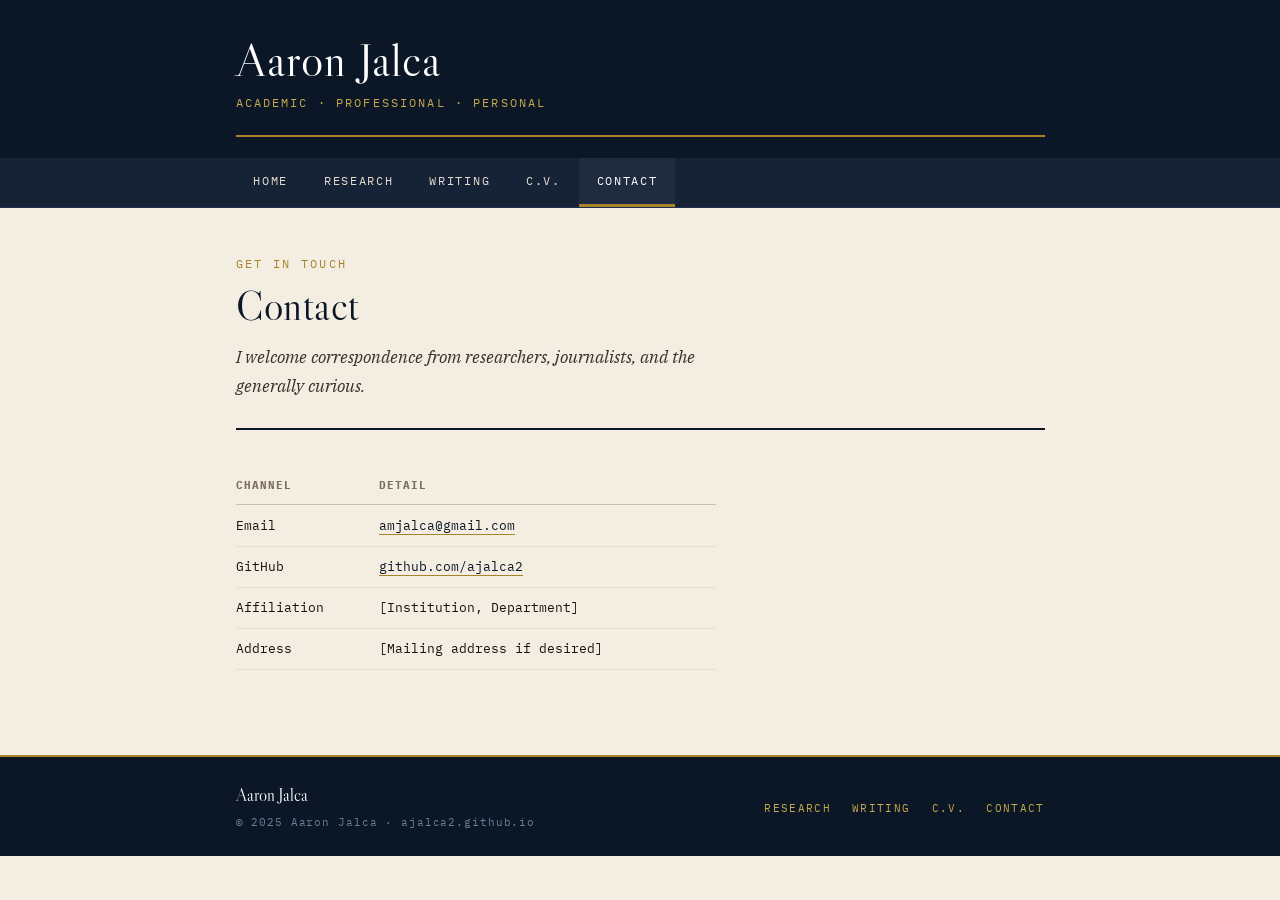
==== contact.html @ 862f1293 "second claude" ====
<!DOCTYPE html>
<html lang="en">
<head>
  <meta charset="UTF-8" />
  <meta name="viewport" content="width=device-width, initial-scale=1.0" />
  <title>Contact — Aaron Jalca</title>
  <link rel="stylesheet" href="style.css" />
</head>
<body data-page="contact">

  <header id="site-header">
    <div class="header-inner">
      <a href="index.html" class="site-name">Aaron Jalca</a>
      <p class="site-byline">Academic · Professional · Personal</p>
      <div class="header-rule"></div>
    </div>
  </header>

  <nav id="site-nav" aria-label="Primary">
    <div class="nav-inner">
      <a href="index.html">Home</a>
      <a href="research.html">Research</a>
      <a href="writing.html">Writing</a>
      <a href="cv.html">C.V.</a>
      <a href="contact.html" class="active">Contact</a>
    </div>
  </nav>

  <main id="page-main">

    <div class="page-header">
      <p class="page-kicker">Get in Touch</p>
      <h1 class="page-title">Contact</h1>
      <p class="page-dek">I welcome correspondence from researchers, journalists, and the generally curious.</p>
    </div>

    <table class="contact-table" style="max-width:480px;">
      <thead>
        <tr>
          <th>Channel</th>
          <th>Detail</th>
        </tr>
      </thead>
      <tbody>
        <tr>
          <td>Email</td>
          <td><a href="mailto:amjalca@gmail.com">amjalca@gmail.com</a></td>
        </tr>
        <tr>
          <td>GitHub</td>
          <td><a href="https://github.com/ajalca2" target="_blank" rel="noopener">github.com/ajalca2</a></td>
        </tr>
        <tr>
          <td>Affiliation</td>
          <td>[Institution, Department]</td>
        </tr>
        <tr>
          <td>Address</td>
          <td>[Mailing address if desired]</td>
        </tr>
      </tbody>
    </table>

  </main>

  <footer id="site-footer">
    <div class="footer-rule"></div>
    <div class="footer-inner">
      <div>
        <p class="footer-name">Aaron Jalca</p>
        <p class="footer-copy">© 2025 Aaron Jalca · ajalca2.github.io</p>
      </div>
      <ul class="footer-links">
        <li><a href="research.html">Research</a></li>
        <li><a href="writing.html">Writing</a></li>
        <li><a href="cv.html">C.V.</a></li>
        <li><a href="contact.html">Contact</a></li>
      </ul>
    </div>
  </footer>

</body>
</html>
---- style.css ----
/* -------------------------------------------------------
   Typesetting: Libre Caslon Display (headings) + IBM Plex Serif (body)
   Structure: mirrors skrapsmd.github.io — sharp corners, tab nav, page layout
   Palette: Foreign Affairs navy / cream / gold
------------------------------------------------------- */

@import url('https://fonts.googleapis.com/css2?family=Libre+Caslon+Display&family=Libre+Caslon+Text:ital,wght@0,400;0,700;1,400&family=IBM+Plex+Serif:ital,wght@0,400;0,500;1,400&family=IBM+Plex+Mono:wght@400;500&display=swap');

/* ── Tokens ── */
:root {
  /* Palette */
  --navy:       #0b1726;
  --navy-mid:   #162236;
  --navy-lt:    #1e3050;
  --gold:       #a8832a;
  --gold-lt:    #c9a84c;
  --cream:      #f3ede2;
  --cream-dk:   #e6ddd0;
  --ink:        #18130c;
  --ink-mid:    #3d342a;
  --muted:      #7a6e60;
  --rule:       #c8bfb0;
  --white:      #ffffff;

  /* Type */
  --caslon:     'Libre Caslon Display', 'Libre Caslon Text', Georgia, serif;
  --caslon-text:'Libre Caslon Text', Georgia, serif;
  --plex-serif: 'IBM Plex Serif', Georgia, serif;
  --plex-mono:  'IBM Plex Mono', 'Courier New', monospace;

  /* Layout */
  --max-w:      860px;
  --pad-x:      1.5rem;

  /* Sharp corners — mirrors reference site's border-radius: 0 */
  --radius:     0;
}

/* ── Reset ── */
*, *::before, *::after { box-sizing: border-box; margin: 0; padding: 0; }
html { font-size: 17px; scroll-behavior: smooth; }

body {
  background: var(--cream);
  color: var(--ink);
  font-family: var(--plex-serif);
  line-height: 1.75;
  -webkit-font-smoothing: antialiased;
}

a { color: inherit; }

/* ─────────────────────────────────────────────────
   HEADER
───────────────────────────────────────────────── */
#site-header {
  background: var(--navy);
  color: var(--white);
}

.header-inner {
  max-width: var(--max-w);
  margin: 0 auto;
  padding: 2rem var(--pad-x) 1.25rem;
}

.site-name {
  font-family: var(--caslon);
  font-size: clamp(1.75rem, 4.5vw, 2.75rem);
  font-weight: 400;             /* Caslon reads best at normal weight */
  letter-spacing: 0.02em;
  line-height: 1.1;
  color: var(--white);
  text-decoration: none;
  display: block;
}

.site-byline {
  font-family: var(--plex-mono);
  font-size: 0.7rem;
  letter-spacing: 0.18em;
  text-transform: uppercase;
  color: var(--gold-lt);
  margin-top: 0.45rem;
}

/* Gold rule beneath name, above nav */
.header-rule {
  height: 2px;
  background: var(--gold);
  margin-top: 1.25rem;
}

/* ─────────────────────────────────────────────────
   NAV RIBBON
───────────────────────────────────────────────── */
#site-nav {
  background: var(--navy-mid);
  border-bottom: 1px solid var(--navy-lt);
  position: sticky;
  top: 0;
  z-index: 100;
}

.nav-inner {
  max-width: var(--max-w);
  margin: 0 auto;
  padding: 0 var(--pad-x);
  display: flex;
  align-items: stretch;
}

/* Each nav tab — sharp corners, no radius */
.nav-inner a {
  display: inline-flex;
  align-items: center;
  padding: 0.7rem 1.05rem;
  font-family: var(--plex-mono);
  font-size: 0.72rem;
  letter-spacing: 0.14em;
  text-transform: uppercase;
  color: var(--cream-dk);
  text-decoration: none;
  border-bottom: 3px solid transparent;
  border-radius: var(--radius);
  transition: color 0.12s, border-color 0.12s, background 0.12s;
  white-space: nowrap;
}

.nav-inner a:hover {
  color: var(--white);
  background: rgba(255,255,255,0.06);
}

/* Active tab: gold bottom border, no rounded corners */
.nav-inner a.active {
  color: var(--white);
  border-bottom-color: var(--gold);
  background: rgba(255,255,255,0.04);
}

/* ─────────────────────────────────────────────────
   PAGE WRAPPER
───────────────────────────────────────────────── */
#page-main {
  max-width: var(--max-w);
  margin: 0 auto;
  padding: 2.75rem var(--pad-x) 5rem;
}

/* ─────────────────────────────────────────────────
   PAGE HEADER (per-page title block)
───────────────────────────────────────────────── */
.page-header {
  padding-bottom: 1.5rem;
  border-bottom: 2px solid var(--navy);
  margin-bottom: 2.25rem;
}

.page-kicker {
  font-family: var(--plex-mono);
  font-size: 0.68rem;
  letter-spacing: 0.2em;
  text-transform: uppercase;
  color: var(--gold);
  margin-bottom: 0.5rem;
}

.page-title {
  font-family: var(--caslon);
  font-size: clamp(1.6rem, 4vw, 2.4rem);
  font-weight: 400;
  line-height: 1.15;
  color: var(--navy);
  letter-spacing: 0.01em;
}

.page-dek {
  font-family: var(--plex-serif);
  font-size: 1rem;
  font-style: italic;
  color: var(--ink-mid);
  margin-top: 0.75rem;
  max-width: 56ch;
}

/* ─────────────────────────────────────────────────
   SECTION LABEL (inline ribbon tab above section)
───────────────────────────────────────────────── */
.section-label {
  display: inline-block;
  background: var(--navy);
  color: var(--gold-lt);
  font-family: var(--plex-mono);
  font-size: 0.65rem;
  letter-spacing: 0.2em;
  text-transform: uppercase;
  padding: 0.22rem 0.65rem;
  margin-bottom: 1rem;
  border-radius: var(--radius);
}

/* ─────────────────────────────────────────────────
   BUTTON (matches reference: sharp, IBM-flavored)
───────────────────────────────────────────────── */
.btn {
  display: inline-flex;
  align-items: center;
  gap: 0.4rem;
  padding: 0.5rem 1rem;
  font-family: var(--plex-mono);
  font-size: 0.72rem;
  letter-spacing: 0.1em;
  text-transform: uppercase;
  text-decoration: none;
  border: 1px solid currentColor;
  border-radius: var(--radius);
  cursor: pointer;
  transition: background 0.12s, color 0.12s;
  line-height: 1;
}

.btn-default {
  background: transparent;
  color: var(--navy);
  border-color: var(--navy);
}
.btn-default:hover { background: var(--navy); color: var(--white); }

.btn-primary {
  background: var(--navy);
  color: var(--white);
  border-color: var(--navy);
}
.btn-primary:hover { background: var(--navy-lt); }

.btn-ghost {
  background: transparent;
  color: var(--muted);
  border-color: var(--rule);
}
.btn-ghost:hover { color: var(--navy); border-color: var(--navy); }

/* ─────────────────────────────────────────────────
   HOME PAGE — two-column intro layout
───────────────────────────────────────────────── */
.home-grid {
  display: grid;
  grid-template-columns: 1fr 220px;
  gap: 2.5rem;
  align-items: start;
  margin-bottom: 2.5rem;
}

@media (max-width: 600px) {
  .home-grid { grid-template-columns: 1fr; }
}

.home-portrait {
  width: 100%;
  display: block;
  border: 2px solid var(--navy);
}

.portrait-caption {
  font-family: var(--plex-mono);
  font-size: 0.65rem;
  letter-spacing: 0.08em;
  color: var(--muted);
  margin-top: 0.4rem;
  text-align: center;
}

.home-bio p {
  font-family: var(--plex-serif);
  font-size: 1rem;
  margin-bottom: 1rem;
  line-height: 1.75;
}

/* Drop cap on first paragraph */
.drop-cap::first-letter {
  font-family: var(--caslon);
  font-size: 3.5rem;
  font-weight: 400;
  float: left;
  line-height: 0.78;
  margin: 0.05rem 0.12rem 0 0;
  color: var(--navy);
}

/* Contact table on home page */
.contact-table {
  width: 100%;
  border-collapse: collapse;
  font-family: var(--plex-mono);
  font-size: 0.78rem;
  margin-top: 1.25rem;
}

.contact-table th {
  text-align: left;
  letter-spacing: 0.1em;
  text-transform: uppercase;
  font-size: 0.65rem;
  color: var(--muted);
  padding: 0.5rem 0.75rem 0.5rem 0;
  border-bottom: 1px solid var(--rule);
}

.contact-table td {
  padding: 0.5rem 0.75rem 0.5rem 0;
  border-bottom: 1px solid var(--cream-dk);
  color: var(--ink);
  vertical-align: top;
}

.contact-table td a {
  color: var(--navy);
  text-decoration: none;
  border-bottom: 1px solid var(--gold);
}
.contact-table td a:hover { color: var(--gold); }

/* ─────────────────────────────────────────────────
   ENTRY LIST (research / writing / cv rows)
───────────────────────────────────────────────── */
.entry-list {
  list-style: none;
}

.entry {
  padding: 1.35rem 0;
  border-bottom: 1px solid var(--rule);
  display: grid;
  grid-template-columns: 3.5rem 1fr;
  gap: 0 1.25rem;
  align-items: start;
}

.entry:first-child { border-top: 1px solid var(--rule); }

.entry-year {
  font-family: var(--plex-mono);
  font-size: 0.72rem;
  letter-spacing: 0.06em;
  color: var(--gold);
  padding-top: 0.18rem;
  font-variant-numeric: tabular-nums;
}

.entry-title {
  font-family: var(--caslon-text);
  font-size: 1.05rem;
  font-weight: 700;
  color: var(--navy);
  line-height: 1.3;
  margin-bottom: 0.25rem;
}

.entry-title a {
  text-decoration: none;
  color: inherit;
  border-bottom: 1px solid transparent;
  transition: border-color 0.12s;
}
.entry-title a:hover { border-bottom-color: var(--gold); }

.entry-meta {
  font-family: var(--plex-mono);
  font-size: 0.7rem;
  letter-spacing: 0.05em;
  color: var(--muted);
  margin-bottom: 0.4rem;
}

.entry-abstract {
  font-family: var(--plex-serif);
  font-size: 0.9rem;
  color: var(--ink-mid);
  line-height: 1.7;
}

/* Entry actions row */
.entry-actions {
  display: flex;
  gap: 0.5rem;
  margin-top: 0.75rem;
  flex-wrap: wrap;
}

/* ─────────────────────────────────────────────────
   PANEL (info box, like WipBanner)
───────────────────────────────────────────────── */
.panel {
  background: var(--cream-dk);
  border-left: 3px solid var(--navy);
  padding: 0.9rem 1.1rem;
  font-family: var(--plex-serif);
  font-size: 0.9rem;
  color: var(--ink-mid);
  font-style: italic;
  margin-bottom: 2rem;
  border-radius: var(--radius);
}

/* ─────────────────────────────────────────────────
   TWO-COLUMN GRID
───────────────────────────────────────────────── */
.two-col {
  display: grid;
  grid-template-columns: 1fr 1fr;
  gap: 1.5rem 2rem;
  margin-top: 1rem;
}
@media (max-width: 580px) { .two-col { grid-template-columns: 1fr; } }

/* Mini card — sharp top border */
.mini-card {
  border-top: 2px solid var(--navy);
  padding-top: 0.75rem;
}
.mini-card .mini-label {
  font-family: var(--plex-mono);
  font-size: 0.65rem;
  letter-spacing: 0.16em;
  text-transform: uppercase;
  color: var(--gold);
  margin-bottom: 0.3rem;
}
.mini-card .mini-title {
  font-family: var(--caslon-text);
  font-size: 1rem;
  font-weight: 700;
  color: var(--navy);
  margin-bottom: 0.25rem;
  line-height: 1.3;
}
.mini-card .mini-body {
  font-family: var(--plex-serif);
  font-size: 0.88rem;
  color: var(--ink-mid);
  line-height: 1.65;
}

/* ─────────────────────────────────────────────────
   FOOTER
───────────────────────────────────────────────── */
#site-footer {
  background: var(--navy);
}

.footer-rule { height: 2px; background: var(--gold); }

.footer-inner {
  max-width: var(--max-w);
  margin: 0 auto;
  padding: 1.4rem var(--pad-x);
  display: flex;
  justify-content: space-between;
  align-items: center;
  flex-wrap: wrap;
  gap: 0.75rem;
}

.footer-name {
  font-family: var(--caslon);
  font-size: 1rem;
  color: var(--white);
}

.footer-copy {
  font-family: var(--plex-mono);
  font-size: 0.65rem;
  letter-spacing: 0.08em;
  color: #6a7e99;
  margin-top: 0.15rem;
}

.footer-links {
  list-style: none;
  display: flex;
  gap: 1.25rem;
}
.footer-links a {
  font-family: var(--plex-mono);
  font-size: 0.65rem;
  letter-spacing: 0.12em;
  text-transform: uppercase;
  color: var(--gold-lt);
  text-decoration: none;
}
.footer-links a:hover { color: var(--white); }
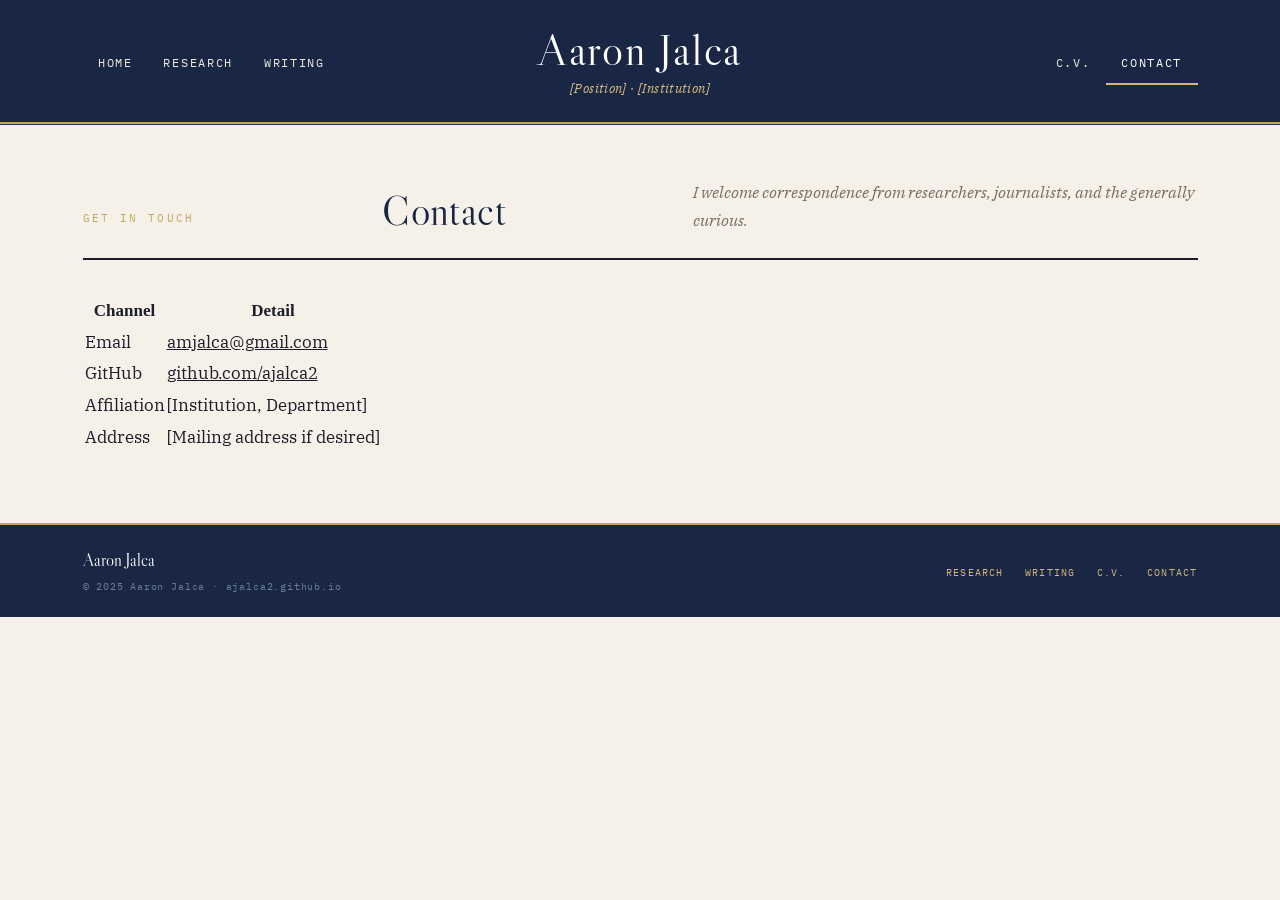
==== commit 4b89fa70: "fixing bugs" ====
--- a/contact.html
+++ b/contact.html
@@ -10,21 +10,21 @@
 
   <header id="site-header">
     <div class="header-inner">
-      <a href="index.html" class="site-name">Aaron Jalca</a>
-      <p class="site-byline">Academic · Professional · Personal</p>
-      <div class="header-rule"></div>
+      <ul class="header-nav header-nav-left" role="list">
+        <li><a href="index.html">Home</a></li>
+        <li><a href="research.html">Research</a></li>
+        <li><a href="writing.html">Writing</a></li>
+      </ul>
+      <div class="header-title-wrap">
+        <a href="index.html" class="header-title">Aaron Jalca</a>
+        <span class="header-byline">[Position] · [Institution]</span>
+      </div>
+      <ul class="header-nav header-nav-right" role="list">
+        <li><a href="cv.html">C.V.</a></li>
+        <li><a href="contact.html" class="active">Contact</a></li>
+      </ul>
     </div>
   </header>
-
-  <nav id="site-nav" aria-label="Primary">
-    <div class="nav-inner">
-      <a href="index.html">Home</a>
-      <a href="research.html">Research</a>
-      <a href="writing.html">Writing</a>
-      <a href="cv.html">C.V.</a>
-      <a href="contact.html" class="active">Contact</a>
-    </div>
-  </nav>
 
   <main id="page-main">
 
@@ -79,5 +79,8 @@
     </div>
   </footer>
 
+  <script>
+    (function(){var h=document.getElementById('site-header');function u(){h.classList.toggle('is-compact',window.scrollY>60);}window.addEventListener('scroll',u,{passive:true});u();})();
+  </script>
 </body>
 </html>
--- a/style.css
+++ b/style.css
@@ -1,47 +1,48 @@
 /* -------------------------------------------------------
    Typesetting: Libre Caslon Display (headings) + IBM Plex Serif (body)
-   Structure: mirrors skrapsmd.github.io — sharp corners, tab nav, page layout
-   Palette: Foreign Affairs navy / cream / gold
+   Structure: mirrors skrapsmd.github.io — sharp corners, tab nav, pages
+   Palette: Foreign Affairs / mid-century editorial
 ------------------------------------------------------- */
 
 @import url('https://fonts.googleapis.com/css2?family=Libre+Caslon+Display&family=Libre+Caslon+Text:ital,wght@0,400;0,700;1,400&family=IBM+Plex+Serif:ital,wght@0,400;0,500;1,400&family=IBM+Plex+Mono:wght@400;500&display=swap');
 
-/* ── Tokens ── */
+/* ══ DESIGN TOKENS ══════════════════════════════════════ */
 :root {
-  /* Palette */
-  --navy:       #0b1726;
-  --navy-mid:   #162236;
-  --navy-lt:    #1e3050;
-  --gold:       #a8832a;
-  --gold-lt:    #c9a84c;
-  --cream:      #f3ede2;
-  --cream-dk:   #e6ddd0;
-  --ink:        #18130c;
-  --ink-mid:    #3d342a;
-  --muted:      #7a6e60;
-  --rule:       #c8bfb0;
-  --white:      #ffffff;
-
-  /* Type */
-  --caslon:     'Libre Caslon Display', 'Libre Caslon Text', Georgia, serif;
-  --caslon-text:'Libre Caslon Text', Georgia, serif;
-  --plex-serif: 'IBM Plex Serif', Georgia, serif;
-  --plex-mono:  'IBM Plex Mono', 'Courier New', monospace;
-
-  /* Layout */
-  --max-w:      860px;
-  --pad-x:      1.5rem;
-
-  /* Sharp corners — mirrors reference site's border-radius: 0 */
-  --radius:     0;
-}
-
-/* ── Reset ── */
+  --ink:           #1C1F2B;
+  --parchment:     #F5F1E8;
+  --bone:          #EDE9DE;
+  --rule:          #C8C2B0;
+  --midnight:      #1A2744;
+  --midnight-mid:  #243660;
+  --garnet:        #6B1F2A;
+  --pale-gold:     #D4B87A;
+  --warm-gold:     #C4A45E;
+  --teal:          #2E7B7A;
+  --terracotta:    #B5522B;
+  --jetscream:     #F2E8C8;
+  --white:         #FFFFFF;
+  --muted:         #7A7265;
+
+  --caslon:      'Libre Caslon Display', 'Libre Caslon Text', Georgia, serif;
+  --caslon-text: 'Libre Caslon Text', Georgia, serif;
+  --plex-serif:  'IBM Plex Serif', Georgia, serif;
+  --plex-mono:   'IBM Plex Mono', 'Courier New', monospace;
+
+  /* Full-width layout — matches FA's generous content area */
+  --max-w:  1200px;
+  --pad-x:  2.5rem;
+  --radius: 0;
+
+  /* Header transition durations */
+  --hdr-transition: 0.25s ease;
+}
+
+/* ══ RESET & BASE ═══════════════════════════════════════ */
 *, *::before, *::after { box-sizing: border-box; margin: 0; padding: 0; }
 html { font-size: 17px; scroll-behavior: smooth; }
 
 body {
-  background: var(--cream);
+  background: var(--parchment);
   color: var(--ink);
   font-family: var(--plex-serif);
   line-height: 1.75;
@@ -50,166 +51,405 @@
 
 a { color: inherit; }
 
-/* ─────────────────────────────────────────────────
-   HEADER
-───────────────────────────────────────────────── */
+/* ══ SITE HEADER — FA three-column layout ═══════════════
+   Expanded: [nav-left] [LARGE TITLE] [nav-right]
+   Compact (scrolled): single row, title shrinks inline
+════════════════════════════════════════════════════════ */
 #site-header {
-  background: var(--navy);
+  background: var(--midnight);
   color: var(--white);
+  position: sticky;
+  top: 0;
+  z-index: 200;
+  border-bottom: 1px solid var(--midnight-mid);
+  /* warm-gold bottom rule, visible in expanded state */
+  box-shadow: inset 0 -2px 0 0 var(--warm-gold);
+  transition: box-shadow var(--hdr-transition);
+}
+
+/* When compact, drop the gold rule (it's part of the nav line instead) */
+#site-header.is-compact {
+  box-shadow: none;
+  border-bottom-color: var(--warm-gold);
 }
 
 .header-inner {
   max-width: var(--max-w);
   margin: 0 auto;
-  padding: 2rem var(--pad-x) 1.25rem;
-}
-
-.site-name {
-  font-family: var(--caslon);
-  font-size: clamp(1.75rem, 4.5vw, 2.75rem);
-  font-weight: 400;             /* Caslon reads best at normal weight */
-  letter-spacing: 0.02em;
-  line-height: 1.1;
+  padding: 0 var(--pad-x);
+  display: grid;
+  grid-template-columns: 1fr auto 1fr;
+  align-items: center;
+  gap: 1rem;
+  /* Expanded: taller to accommodate large centered title */
+  padding-top: 1.6rem;
+  padding-bottom: 1.4rem;
+  transition: padding var(--hdr-transition);
+}
+
+#site-header.is-compact .header-inner {
+  padding-top: 0;
+  padding-bottom: 0;
+  align-items: stretch;
+}
+
+/* ── Left nav ── */
+.header-nav {
+  display: flex;
+  align-items: center;
+  gap: 0;
+  list-style: none;
+}
+
+.header-nav-right { justify-content: flex-end; }
+
+.header-nav a {
+  font-family: var(--plex-mono);
+  font-size: 0.68rem;
+  letter-spacing: 0.15em;
+  text-transform: uppercase;
+  color: var(--bone);
+  text-decoration: none;
+  padding: 0.6rem 0.9rem;
+  border-bottom: 2px solid transparent;
+  white-space: nowrap;
+  transition: color 0.12s, border-color 0.12s;
+  display: inline-flex;
+  align-items: center;
+}
+
+.header-nav a:hover { color: var(--white); }
+
+.header-nav a.active {
+  color: var(--white);
+  border-bottom-color: var(--pale-gold);
+}
+
+/* Compact: stretch nav links to full header height, underline active */
+#site-header.is-compact .header-nav a {
+  padding-top: 0.75rem;
+  padding-bottom: 0.75rem;
+}
+
+/* ── Center title ── */
+.header-title-wrap {
+  text-align: center;
+  transition: all var(--hdr-transition);
+}
+
+.header-title {
+  font-family: var(--caslon);
+  font-weight: 400;
+  letter-spacing: 0.04em;
   color: var(--white);
   text-decoration: none;
   display: block;
-}
-
-.site-byline {
-  font-family: var(--plex-mono);
-  font-size: 0.7rem;
-  letter-spacing: 0.18em;
-  text-transform: uppercase;
-  color: var(--gold-lt);
-  margin-top: 0.45rem;
-}
-
-/* Gold rule beneath name, above nav */
-.header-rule {
-  height: 2px;
-  background: var(--gold);
-  margin-top: 1.25rem;
-}
-
-/* ─────────────────────────────────────────────────
-   NAV RIBBON
-───────────────────────────────────────────────── */
-#site-nav {
-  background: var(--navy-mid);
-  border-bottom: 1px solid var(--navy-lt);
-  position: sticky;
-  top: 0;
-  z-index: 100;
-}
-
-.nav-inner {
-  max-width: var(--max-w);
-  margin: 0 auto;
-  padding: 0 var(--pad-x);
-  display: flex;
-  align-items: stretch;
-}
-
-/* Each nav tab — sharp corners, no radius */
-.nav-inner a {
-  display: inline-flex;
-  align-items: center;
-  padding: 0.7rem 1.05rem;
-  font-family: var(--plex-mono);
-  font-size: 0.72rem;
-  letter-spacing: 0.14em;
-  text-transform: uppercase;
-  color: var(--cream-dk);
-  text-decoration: none;
-  border-bottom: 3px solid transparent;
-  border-radius: var(--radius);
-  transition: color 0.12s, border-color 0.12s, background 0.12s;
-  white-space: nowrap;
-}
-
-.nav-inner a:hover {
-  color: var(--white);
-  background: rgba(255,255,255,0.06);
-}
-
-/* Active tab: gold bottom border, no rounded corners */
-.nav-inner a.active {
-  color: var(--white);
-  border-bottom-color: var(--gold);
-  background: rgba(255,255,255,0.04);
-}
-
-/* ─────────────────────────────────────────────────
-   PAGE WRAPPER
-───────────────────────────────────────────────── */
+  line-height: 1.05;
+  /* Expanded: large two-line feel */
+  font-size: clamp(1.6rem, 3.5vw, 2.6rem);
+  transition: font-size var(--hdr-transition);
+}
+
+.header-byline {
+  font-family: var(--plex-serif);
+  font-size: 0.75rem;
+  font-style: italic;
+  color: var(--pale-gold);
+  letter-spacing: 0.03em;
+  margin-top: 0.25rem;
+  display: block;
+  transition: all var(--hdr-transition);
+  overflow: hidden;
+  max-height: 2rem;
+  opacity: 1;
+}
+
+/* Compact: title shrinks, byline hides */
+#site-header.is-compact .header-title {
+  font-size: 1.1rem;
+  letter-spacing: 0.06em;
+}
+
+#site-header.is-compact .header-byline {
+  max-height: 0;
+  opacity: 0;
+  margin-top: 0;
+}
+
+/* ── Warm-gold separator between left-nav and title (vertical) ──
+   Only visible in compact mode as a subtle divider */
+.header-sep {
+  display: none;
+}
+
+/* ══ PAGE MAIN ═══════════════════════════════════════════ */
 #page-main {
   max-width: var(--max-w);
   margin: 0 auto;
-  padding: 2.75rem var(--pad-x) 5rem;
-}
-
-/* ─────────────────────────────────────────────────
-   PAGE HEADER (per-page title block)
-───────────────────────────────────────────────── */
+  padding: 2.5rem var(--pad-x) 4rem;
+}
+
+/* ══ HOME PAGE — viewport-filling two-column layout ════ */
+.home-body {
+  display: grid;
+  grid-template-columns: 1fr 280px;
+  gap: 3.5rem;
+  align-items: start;
+  /* Fill available viewport height so no scroll on desktop */
+  min-height: calc(100vh - 160px);
+  padding-bottom: 2rem;
+}
+
+@media (max-width: 860px) {
+  .home-body { grid-template-columns: 1fr; min-height: auto; }
+}
+
+/* ── Left column: statement + sections ── */
+.home-left {}
+
+/* Centered page-title masthead inside content area */
+.home-content-title {
+  font-family: var(--caslon);
+  font-size: clamp(2rem, 4vw, 3rem);
+  font-weight: 400;
+  color: var(--midnight);
+  letter-spacing: 0.03em;
+  text-align: center;
+  line-height: 1.1;
+  padding-bottom: 1.1rem;
+  border-bottom: 1px solid var(--rule);
+  margin-bottom: 2rem;
+}
+
+.home-content-vol {
+  font-family: var(--plex-serif);
+  font-size: 0.85rem;
+  font-style: italic;
+  color: var(--muted);
+  text-align: center;
+  margin-top: 0.5rem;
+  display: block;
+}
+
+/* Ornament hairlines flanking a glyph */
+.ornament {
+  display: flex;
+  align-items: center;
+  justify-content: center;
+  gap: 0.75rem;
+  margin: 0.9rem 0 0;
+}
+.ornament-line {
+  height: 1px;
+  width: 3.5rem;
+  background: var(--warm-gold);
+  display: block;
+}
+.ornament-glyph {
+  font-family: var(--caslon);
+  font-size: 0.8rem;
+  color: var(--warm-gold);
+  line-height: 1;
+}
+
+/* ── FA-style italic garnet section head + hairline ── */
+.section-head {
+  display: flex;
+  align-items: baseline;
+  gap: 0.9rem;
+  padding-bottom: 0.4rem;
+  border-bottom: 1px solid var(--rule);
+  margin-top: 1.75rem;
+  margin-bottom: 0.9rem;
+}
+
+.section-head-title {
+  font-family: var(--caslon-text);
+  font-size: 0.95rem;
+  font-weight: 400;
+  font-style: italic;
+  color: var(--garnet);
+  white-space: nowrap;
+}
+
+/* Statement prose */
+.statement-text {
+  font-family: var(--plex-serif);
+  font-size: 0.95rem;
+  line-height: 1.78;
+  color: var(--ink);
+  margin-bottom: 0.6rem;
+}
+
+/* Drop cap */
+.drop-cap::first-letter {
+  font-family: var(--caslon);
+  font-size: 3.4rem;
+  font-weight: 400;
+  float: left;
+  line-height: 0.8;
+  margin: 0.05rem 0.14rem 0 0;
+  color: var(--midnight);
+}
+
+/* Staff-credits style dense rows */
+.credits-row {
+  font-family: var(--plex-serif);
+  font-size: 0.88rem;
+  line-height: 1.7;
+  color: var(--ink);
+  margin-bottom: 0.15rem;
+}
+.credits-row strong { font-weight: 500; }
+.credits-role {
+  font-style: italic;
+  color: var(--muted);
+}
+
+/* ── Right column: contact ── */
+.home-right {}
+
+.contact-block {
+  background: var(--bone);
+  border-top: 2px solid var(--midnight);
+  padding: 1.4rem 1.4rem 1.6rem;
+}
+
+.contact-block-title {
+  font-family: var(--caslon-text);
+  font-size: 0.95rem;
+  font-weight: 400;
+  font-style: italic;
+  color: var(--garnet);
+  padding-bottom: 0.35rem;
+  border-bottom: 1px solid var(--rule);
+  margin-bottom: 1rem;
+}
+
+.contact-item {
+  margin-bottom: 1rem;
+}
+
+.contact-label {
+  font-family: var(--plex-mono);
+  font-size: 0.58rem;
+  letter-spacing: 0.2em;
+  text-transform: uppercase;
+  color: var(--muted);
+  display: block;
+  margin-bottom: 0.18rem;
+}
+
+.contact-value {
+  font-family: var(--plex-serif);
+  font-size: 0.88rem;
+  color: var(--ink);
+  line-height: 1.55;
+}
+
+.contact-value a {
+  color: var(--teal);
+  text-decoration: none;
+  border-bottom: 1px solid transparent;
+  transition: border-color 0.12s;
+}
+.contact-value a:hover { border-bottom-color: var(--teal); }
+
+/* Portrait in right column */
+.home-portrait {
+  width: 100%;
+  display: block;
+  border: 2px solid var(--midnight);
+  margin-bottom: 0;
+}
+
+.portrait-placeholder {
+  background: var(--midnight-mid);
+  color: var(--pale-gold);
+  font-family: var(--caslon);
+  font-style: italic;
+  display: flex;
+  align-items: center;
+  justify-content: center;
+  padding: 4rem 1rem;
+  border: 2px solid var(--midnight);
+  text-align: center;
+  font-size: 0.95rem;
+}
+
+.portrait-caption {
+  font-family: var(--plex-mono);
+  font-size: 0.6rem;
+  letter-spacing: 0.1em;
+  color: var(--muted);
+  margin-top: 0.3rem;
+  text-align: center;
+  display: block;
+}
+
+/* ══ PAGE HEADER (inner-page title block) ═══════════════ */
 .page-header {
-  padding-bottom: 1.5rem;
-  border-bottom: 2px solid var(--navy);
-  margin-bottom: 2.25rem;
-}
+  padding-bottom: 1.4rem;
+  border-bottom: 2px solid var(--ink);
+  margin-bottom: 2rem;
+  display: flex;
+  justify-content: space-between;
+  align-items: flex-end;
+  flex-wrap: wrap;
+  gap: 1rem;
+}
+
+.page-header-left {}
 
 .page-kicker {
   font-family: var(--plex-mono);
-  font-size: 0.68rem;
-  letter-spacing: 0.2em;
-  text-transform: uppercase;
-  color: var(--gold);
-  margin-bottom: 0.5rem;
+  font-size: 0.63rem;
+  letter-spacing: 0.22em;
+  text-transform: uppercase;
+  color: var(--warm-gold);
+  margin-bottom: 0.4rem;
 }
 
 .page-title {
   font-family: var(--caslon);
-  font-size: clamp(1.6rem, 4vw, 2.4rem);
+  font-size: clamp(1.6rem, 3.5vw, 2.4rem);
   font-weight: 400;
-  line-height: 1.15;
-  color: var(--navy);
+  line-height: 1.1;
+  color: var(--midnight);
   letter-spacing: 0.01em;
 }
 
 .page-dek {
   font-family: var(--plex-serif);
-  font-size: 1rem;
-  font-style: italic;
-  color: var(--ink-mid);
-  margin-top: 0.75rem;
+  font-size: 0.95rem;
+  font-style: italic;
+  color: var(--muted);
+  margin-top: 0.6rem;
   max-width: 56ch;
 }
 
-/* ─────────────────────────────────────────────────
-   SECTION LABEL (inline ribbon tab above section)
-───────────────────────────────────────────────── */
+/* ══ SECTION LABEL chip ══════════════════════════════════ */
 .section-label {
   display: inline-block;
-  background: var(--navy);
-  color: var(--gold-lt);
-  font-family: var(--plex-mono);
-  font-size: 0.65rem;
+  background: var(--midnight);
+  color: var(--pale-gold);
+  font-family: var(--plex-mono);
+  font-size: 0.6rem;
   letter-spacing: 0.2em;
   text-transform: uppercase;
-  padding: 0.22rem 0.65rem;
-  margin-bottom: 1rem;
+  padding: 0.2rem 0.6rem;
+  margin-bottom: 0.9rem;
   border-radius: var(--radius);
 }
 
-/* ─────────────────────────────────────────────────
-   BUTTON (matches reference: sharp, IBM-flavored)
-───────────────────────────────────────────────── */
+/* ══ BUTTONS ═════════════════════════════════════════════ */
 .btn {
   display: inline-flex;
   align-items: center;
   gap: 0.4rem;
-  padding: 0.5rem 1rem;
-  font-family: var(--plex-mono);
-  font-size: 0.72rem;
+  padding: 0.45rem 0.9rem;
+  font-family: var(--plex-mono);
+  font-size: 0.68rem;
   letter-spacing: 0.1em;
   text-transform: uppercase;
   text-decoration: none;
@@ -220,132 +460,36 @@
   line-height: 1;
 }
 
-.btn-default {
-  background: transparent;
-  color: var(--navy);
-  border-color: var(--navy);
-}
-.btn-default:hover { background: var(--navy); color: var(--white); }
-
-.btn-primary {
-  background: var(--navy);
-  color: var(--white);
-  border-color: var(--navy);
-}
-.btn-primary:hover { background: var(--navy-lt); }
-
-.btn-ghost {
-  background: transparent;
-  color: var(--muted);
-  border-color: var(--rule);
-}
-.btn-ghost:hover { color: var(--navy); border-color: var(--navy); }
-
-/* ─────────────────────────────────────────────────
-   HOME PAGE — two-column intro layout
-───────────────────────────────────────────────── */
-.home-grid {
-  display: grid;
-  grid-template-columns: 1fr 220px;
-  gap: 2.5rem;
-  align-items: start;
-  margin-bottom: 2.5rem;
-}
-
-@media (max-width: 600px) {
-  .home-grid { grid-template-columns: 1fr; }
-}
-
-.home-portrait {
-  width: 100%;
-  display: block;
-  border: 2px solid var(--navy);
-}
-
-.portrait-caption {
-  font-family: var(--plex-mono);
-  font-size: 0.65rem;
-  letter-spacing: 0.08em;
-  color: var(--muted);
-  margin-top: 0.4rem;
-  text-align: center;
-}
-
-.home-bio p {
-  font-family: var(--plex-serif);
-  font-size: 1rem;
-  margin-bottom: 1rem;
-  line-height: 1.75;
-}
-
-/* Drop cap on first paragraph */
-.drop-cap::first-letter {
-  font-family: var(--caslon);
-  font-size: 3.5rem;
-  font-weight: 400;
-  float: left;
-  line-height: 0.78;
-  margin: 0.05rem 0.12rem 0 0;
-  color: var(--navy);
-}
-
-/* Contact table on home page */
-.contact-table {
-  width: 100%;
-  border-collapse: collapse;
-  font-family: var(--plex-mono);
-  font-size: 0.78rem;
-  margin-top: 1.25rem;
-}
-
-.contact-table th {
-  text-align: left;
-  letter-spacing: 0.1em;
-  text-transform: uppercase;
-  font-size: 0.65rem;
-  color: var(--muted);
-  padding: 0.5rem 0.75rem 0.5rem 0;
-  border-bottom: 1px solid var(--rule);
-}
-
-.contact-table td {
-  padding: 0.5rem 0.75rem 0.5rem 0;
-  border-bottom: 1px solid var(--cream-dk);
-  color: var(--ink);
-  vertical-align: top;
-}
-
-.contact-table td a {
-  color: var(--navy);
-  text-decoration: none;
-  border-bottom: 1px solid var(--gold);
-}
-.contact-table td a:hover { color: var(--gold); }
-
-/* ─────────────────────────────────────────────────
-   ENTRY LIST (research / writing / cv rows)
-───────────────────────────────────────────────── */
-.entry-list {
-  list-style: none;
-}
+.btn-default  { background: transparent; color: var(--midnight); border-color: var(--midnight); }
+.btn-default:hover  { background: var(--midnight); color: var(--white); }
+
+.btn-primary  { background: var(--midnight); color: var(--white); border-color: var(--midnight); }
+.btn-primary:hover  { background: var(--midnight-mid); }
+
+.btn-ghost    { background: transparent; color: var(--muted); border-color: var(--rule); }
+.btn-ghost:hover    { color: var(--midnight); border-color: var(--midnight); }
+
+.btn-garnet   { background: var(--garnet); color: var(--white); border-color: var(--garnet); }
+.btn-garnet:hover   { opacity: 0.88; }
+
+/* ══ ENTRY LIST ══════════════════════════════════════════ */
+.entry-list { list-style: none; }
 
 .entry {
-  padding: 1.35rem 0;
+  padding: 1.4rem 0;
   border-bottom: 1px solid var(--rule);
   display: grid;
   grid-template-columns: 3.5rem 1fr;
   gap: 0 1.25rem;
   align-items: start;
 }
-
 .entry:first-child { border-top: 1px solid var(--rule); }
 
 .entry-year {
   font-family: var(--plex-mono);
-  font-size: 0.72rem;
-  letter-spacing: 0.06em;
-  color: var(--gold);
-  padding-top: 0.18rem;
+  font-size: 0.68rem;
+  color: var(--warm-gold);
+  padding-top: 0.2rem;
   font-variant-numeric: tabular-nums;
 }
 
@@ -353,35 +497,43 @@
   font-family: var(--caslon-text);
   font-size: 1.05rem;
   font-weight: 700;
-  color: var(--navy);
+  color: var(--midnight);
   line-height: 1.3;
-  margin-bottom: 0.25rem;
-}
-
+  margin-bottom: 0.18rem;
+}
 .entry-title a {
   text-decoration: none;
   color: inherit;
   border-bottom: 1px solid transparent;
   transition: border-color 0.12s;
 }
-.entry-title a:hover { border-bottom-color: var(--gold); }
+.entry-title a:hover { border-bottom-color: var(--warm-gold); }
+
+.entry-subtitle {
+  font-family: var(--caslon-text);
+  font-size: 0.9rem;
+  font-style: italic;
+  color: var(--ink);
+  margin-bottom: 0.2rem;
+}
 
 .entry-meta {
   font-family: var(--plex-mono);
-  font-size: 0.7rem;
-  letter-spacing: 0.05em;
+  font-size: 0.65rem;
+  letter-spacing: 0.06em;
   color: var(--muted);
-  margin-bottom: 0.4rem;
+  text-transform: uppercase;
+  margin-bottom: 0.35rem;
 }
 
 .entry-abstract {
   font-family: var(--plex-serif);
   font-size: 0.9rem;
-  color: var(--ink-mid);
-  line-height: 1.7;
-}
-
-/* Entry actions row */
+  color: var(--ink);
+  line-height: 1.72;
+  margin-top: 0.3rem;
+}
+
 .entry-actions {
   display: flex;
   gap: 0.5rem;
@@ -389,73 +541,27 @@
   flex-wrap: wrap;
 }
 
-/* ─────────────────────────────────────────────────
-   PANEL (info box, like WipBanner)
-───────────────────────────────────────────────── */
+/* ══ PANEL ═══════════════════════════════════════════════ */
 .panel {
-  background: var(--cream-dk);
-  border-left: 3px solid var(--navy);
-  padding: 0.9rem 1.1rem;
-  font-family: var(--plex-serif);
-  font-size: 0.9rem;
-  color: var(--ink-mid);
-  font-style: italic;
-  margin-bottom: 2rem;
-  border-radius: var(--radius);
-}
-
-/* ─────────────────────────────────────────────────
-   TWO-COLUMN GRID
-───────────────────────────────────────────────── */
-.two-col {
-  display: grid;
-  grid-template-columns: 1fr 1fr;
-  gap: 1.5rem 2rem;
-  margin-top: 1rem;
-}
-@media (max-width: 580px) { .two-col { grid-template-columns: 1fr; } }
-
-/* Mini card — sharp top border */
-.mini-card {
-  border-top: 2px solid var(--navy);
-  padding-top: 0.75rem;
-}
-.mini-card .mini-label {
-  font-family: var(--plex-mono);
-  font-size: 0.65rem;
-  letter-spacing: 0.16em;
-  text-transform: uppercase;
-  color: var(--gold);
-  margin-bottom: 0.3rem;
-}
-.mini-card .mini-title {
-  font-family: var(--caslon-text);
-  font-size: 1rem;
-  font-weight: 700;
-  color: var(--navy);
-  margin-bottom: 0.25rem;
-  line-height: 1.3;
-}
-.mini-card .mini-body {
+  background: var(--jetscream);
+  border-left: 3px solid var(--warm-gold);
+  padding: 0.8rem 1rem;
   font-family: var(--plex-serif);
   font-size: 0.88rem;
-  color: var(--ink-mid);
-  line-height: 1.65;
-}
-
-/* ─────────────────────────────────────────────────
-   FOOTER
-───────────────────────────────────────────────── */
-#site-footer {
-  background: var(--navy);
-}
-
-.footer-rule { height: 2px; background: var(--gold); }
+  color: var(--ink);
+  font-style: italic;
+  margin-bottom: 1.75rem;
+}
+
+/* ══ FOOTER ══════════════════════════════════════════════ */
+#site-footer { background: var(--midnight); }
+
+.footer-rule { height: 2px; background: var(--warm-gold); }
 
 .footer-inner {
   max-width: var(--max-w);
   margin: 0 auto;
-  padding: 1.4rem var(--pad-x);
+  padding: 1.25rem var(--pad-x);
   display: flex;
   justify-content: space-between;
   align-items: center;
@@ -471,23 +577,19 @@
 
 .footer-copy {
   font-family: var(--plex-mono);
-  font-size: 0.65rem;
+  font-size: 0.6rem;
   letter-spacing: 0.08em;
   color: #6a7e99;
-  margin-top: 0.15rem;
-}
-
-.footer-links {
-  list-style: none;
-  display: flex;
-  gap: 1.25rem;
-}
+  margin-top: 0.12rem;
+}
+
+.footer-links { list-style: none; display: flex; gap: 1.25rem; }
 .footer-links a {
   font-family: var(--plex-mono);
-  font-size: 0.65rem;
+  font-size: 0.6rem;
   letter-spacing: 0.12em;
   text-transform: uppercase;
-  color: var(--gold-lt);
+  color: var(--pale-gold);
   text-decoration: none;
 }
 .footer-links a:hover { color: var(--white); }
